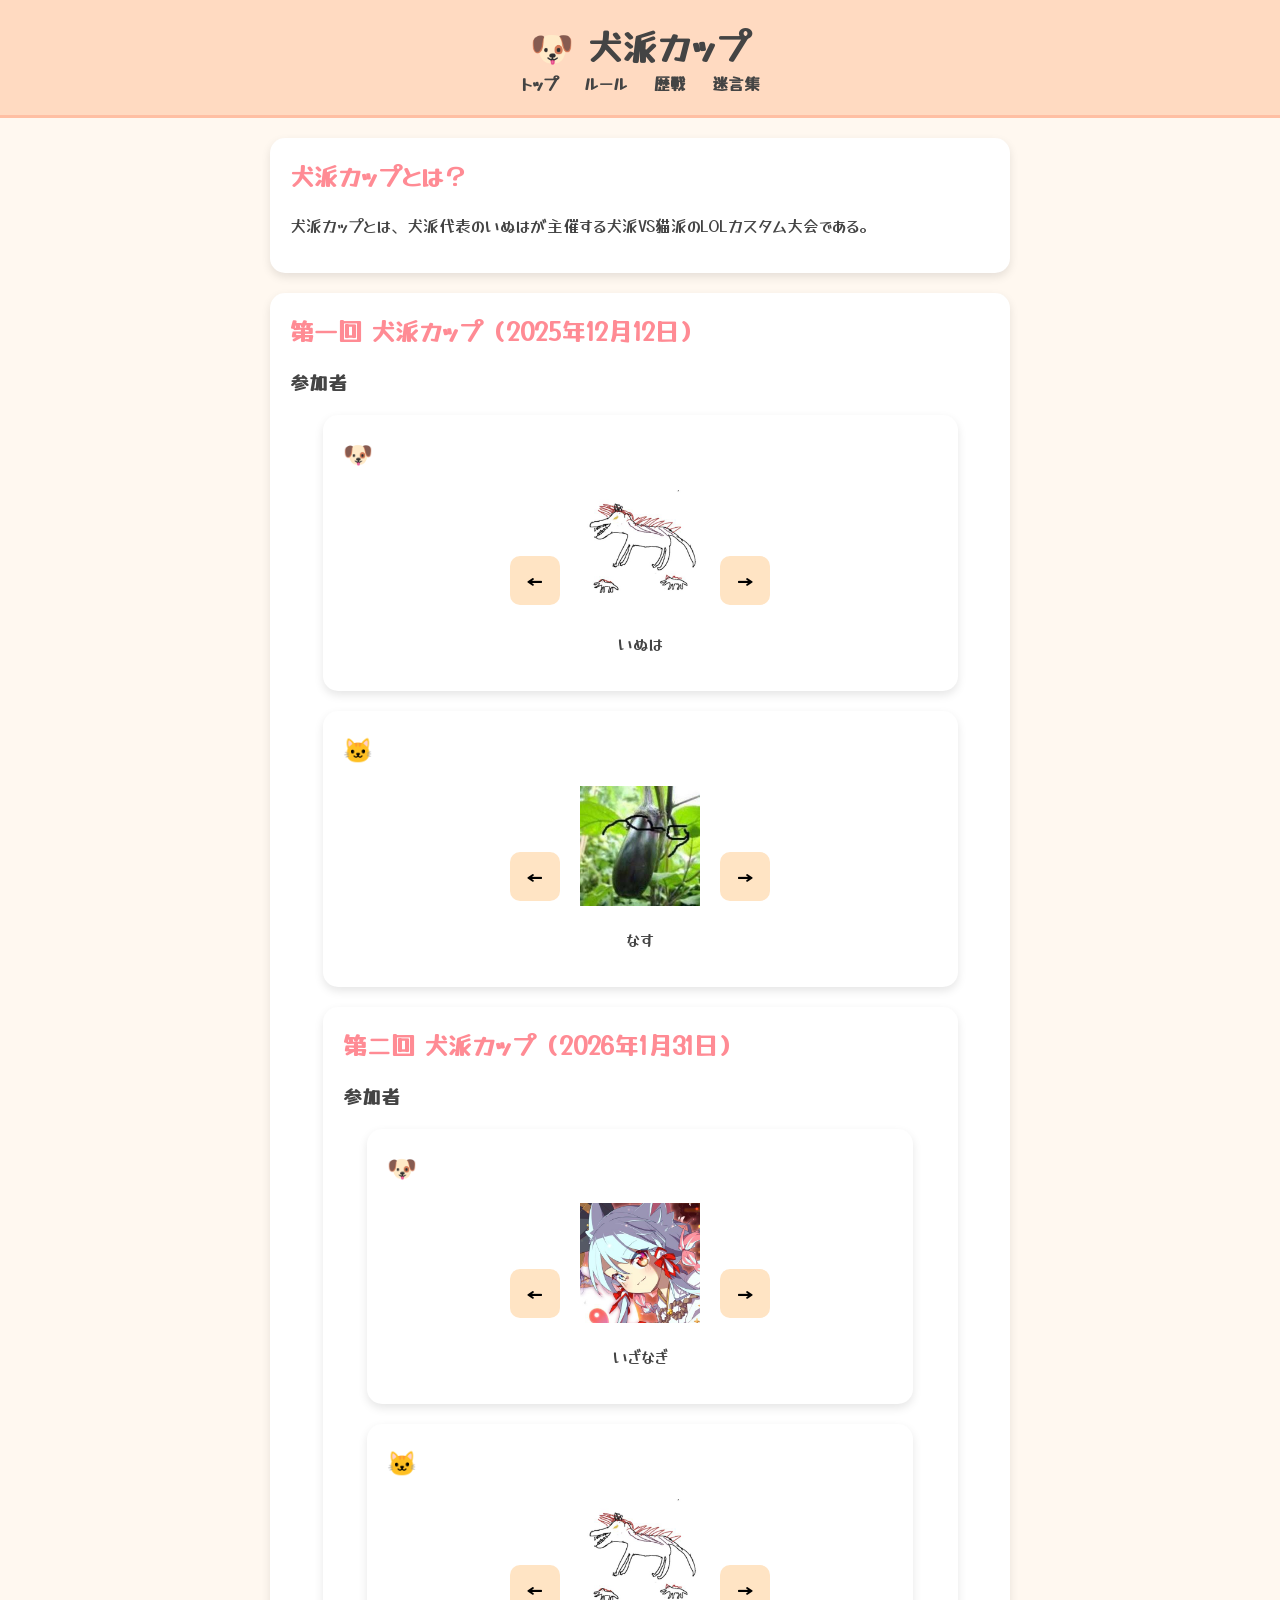
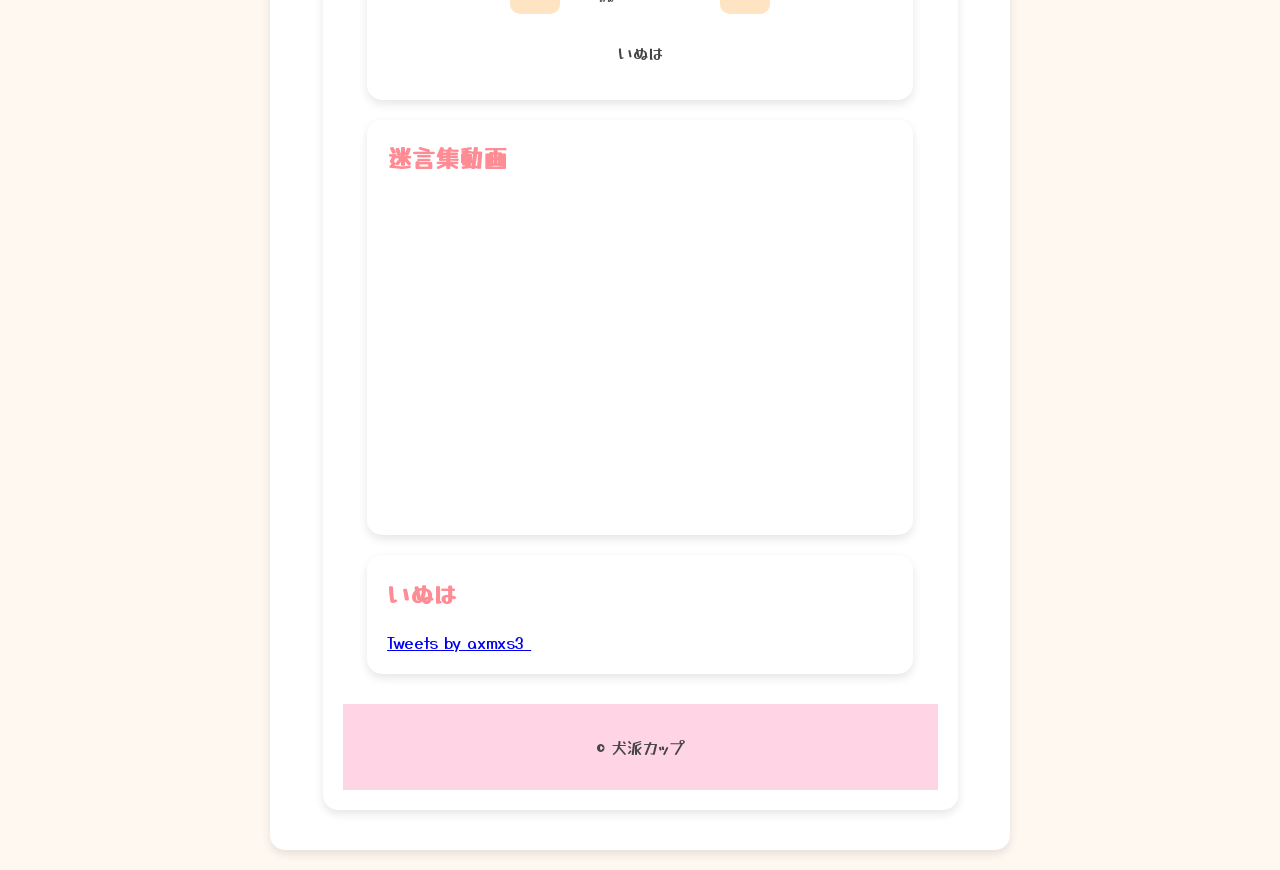
==== index.html @ 950013f3 "Add files via upload" ====
<!DOCTYPE html>
<html lang="ja">
<head>
  <meta charset="UTF-8">
  <title>犬派カップ公式ページ</title>

  <!-- ★ ここに追加する！ ★ -->
  <link href="https://fonts.googleapis.com/css2?family=Yusei+Magic&display=swap" rel="stylesheet">

  <link rel="stylesheet" href="assets/style.css">
</head>
<body>

<header>
  <h1>🐶 犬派カップ</h1>
<nav>
  <a href="index.html">トップ</a>
  <a href="rules.html">ルール</a>
  <a href="results.html">歴戦</a>
  <a href="quotes.html">迷言集</a>
</nav>
</header>

<section class="card">
  <h2>犬派カップとは？</h2>
  <p>
    犬派カップとは、犬派代表のいぬはが主催する犬派VS猫派のLOLカスタム大会である。
  </p>
</section>

<!-- 第一回 -->
<section class="card">
  <h2>第一回 犬派カップ（2025年12月12日）</h2>

  <h3>参加者</h3>

<section class="card">
  <h2>🐶</h2>

  <div class="slider">
    <button class="arrow left" onclick="prev()">←</button>

    <div class="slide">
      <img id="icon" src="assets/inuhaaikonn.jpg" alt="icon">
      <p id="name">いぬは</p>
    </div>

    <button class="arrow right" onclick="next()">→</button>
  </div>
</section>

<section class="card">
  <h2>🐱</h2>

  <div class="slider">
    <button class="arrow left" onclick="prev2()">←</button>

    <div class="slide">
      <img id="icon2" src="assets/nasuaikonn.png" alt="icon">
      <p id="name2">なす</p>
    </div>

    <button class="arrow right" onclick="next2()">→</button>
  </div>
</section>


  
<!-- 第二回 -->
<section class="card">
  <h2>第二回 犬派カップ（2026年1月31日）</h2>

  <h3>参加者</h3>

<section class="card">
  <h2>🐶</h2>

  <div class="slider">
    <button class="arrow left" onclick="prev3()">←</button>

    <div class="slide">
      <img id="icon3" src="assets/izanagiaikonn.jpg" alt="icon">
      <p id="name3">いざなぎ</p>
    </div>

    <button class="arrow right" onclick="next3()">→</button>
  </div>
</section>

<section class="card">
  <h2>🐱</h2>

  <div class="slider">
    <button class="arrow left" onclick="prev4()">←</button>

    <div class="slide">
      <img id="icon4" src="assets/inuhaaikonn.jpg" alt="icon">
      <p id="name4">いぬは</p>
    </div>

    <button class="arrow right" onclick="next4()">→</button>
  </div>
</section>

<section class="card">
  <h2>迷言集動画</h2>
    <iframe width="560" height="315"
    src="https://www.youtube.com/embed/AOBjPyPMreA"
    frameborder="0"
    allow="accelerometer; autoplay; clipboard-write; encrypted-media; gyroscope; picture-in-picture; web-share"
    allowfullscreen>
  </iframe>
</section>

<section class="card">
  <h2>いぬは</h2>

  <a class="twitter-timeline"
     href="https://twitter.com/axmxs3_">
     Tweets by axmxs3_
  </a>

  <script async src="https://platform.twitter.com/widgets.js" charset="utf-8"></script>
</section>

<footer>
  <p>© 犬派カップ</p>
</footer>

<script>
  const members = [
    { name: "いぬは", icon: "assets/inuhaaikonn.jpg" },
    { name: "さや", icon: "assets/sayaaikonn.jpg" },
    { name: "いざなぎ", icon: "assets/izanagiaikonn.jpg" },
    { name: "たにおか", icon: "assets/taniokaaikonn.jpg" },
    { name: "すさのお", icon: "assets/susanooaikonn.jpg" },
  ];

  let index = 0;

  function update() {
    document.getElementById("name").textContent = members[index].name;
    document.getElementById("icon").src = members[index].icon;
  }

  function next() {
    index = (index + 1) % members.length;
    update();
  }

  function prev() {
    index = (index - 1 + members.length) % members.length;
    update();
  }
</script>

<script>
  const members2 = [
    { name: "なす", icon: "assets/nasuaikonn.png" },
    { name: "きのたけ", icon: "assets/kinotakeaikonn.jpg" },
    { name: "たくま", icon: "assets/takumaaikonn.jpg" },
    { name: "ちむ", icon: "assets/timuaikonn.jpg" },
    { name: "そーた", icon: "assets/sotaaikonn.jpg" },
    { name: "みかん", icon: "assets/mikannaikonn.jpg" },
    { name: "らっく", icon: "assets/aikonn.png" }
  ];

  let index2 = 0;

  function update2() {
    document.getElementById("name2").textContent = members2[index2].name;
    document.getElementById("icon2").src = members2[index2].icon;
  }

  function next2() {
    index2 = (index2 + 1) % members2.length;
    update2();
  }

  function prev2() {
    index2 = (index2 - 1 + members2.length) % members2.length;
    update2();
  }
</script>

<script>
  const members3 = [
    { name: "いざなぎ", icon: "assets/izanagiaikonn.jpg" },
    { name: "あじぱん", icon: "assets/ajiaikonn.jpg" },
    { name: "さや", icon: "assets/sayaaikonn.jpg" },
    { name: "もえぴ", icon: "assets/moeaikonn.jpg" },
    { name: "にんじんぱん", icon: "assets/ninnpannaikonn.jpg" },
    { name: "ぐりあま", icon: "assets/guriaikonn.jpg" },
  ];

  let index3 = 0;

  function update3() {
    document.getElementById("name3").textContent = members3[index3].name;
    document.getElementById("icon3").src = members3[index3].icon;
  }

  function next3() {
    index3 = (index3 + 1) % members3.length;
    update3();
  }

  function prev3() {
    index3 = (index3 - 1 + members3.length) % members3.length;
    update3();
  }
</script>

<script>
  const members4 = [
    { name: "いぬは", icon: "assets/inuhaaikonn.jpg" },
    { name: "はと", icon: "assets/hatoaikonn.jpg" },
    { name: "さや", icon: "assets/sayaaikonn.jpg" },
    { name: "みかん", icon: "assets/mikannaikonn.jpg" },
    { name: "あるかり", icon: "assets/arukariaikonn.jpg" },
    { name: "きのたけ", icon: "assets/kinotakeaikonn.jpg" },
  ];

  let index4 = 0;

  function update4() {
    document.getElementById("name4").textContent = members4[index4].name;
    document.getElementById("icon4").src = members4[index4].icon;
  }

  function next4() {
    index4 = (index4 + 1) % members4.length;
    update4();
  }

  function prev4() {
    index4 = (index4 - 1 + members4.length) % members4.length;
    update4();
  }
</script>

</body>
</html>
---- assets/style.css ----
body {
  font-family: "Yusei Magic", sans-serif;
  background: #fff8f0;
  margin: 0;
  padding: 0;
  color: #444;
}

header {
  background: #ffdac1;
  padding: 20px;
  text-align: center;
  border-bottom: 3px solid #ffbfa3;
}

header h1 {
  margin: 0;
  font-size: 2.2rem;
}

nav a {
  margin: 0 10px;
  text-decoration: none;
  color: #444;
  font-weight: bold;
}

.card {
  background: #ffffff;
  margin: 20px auto;
  padding: 20px;
  width: 85%;
  max-width: 700px;
  border-radius: 15px;
  box-shadow: 0 4px 10px rgba(0,0,0,0.1);
}

.card h2 {
  margin-top: 0;
  color: #ff8b94;
}

ul {
  padding-left: 20px;
}

footer {
  text-align: center;
  padding: 15px;
  background: #ffd5e5;
  margin-top: 30px;
}

.slider {
  display: flex;
  align-items: center;
  justify-content: center;
  gap: 20px;
}

.slide {
  text-align: center;
}

.slide img {
  width: 120px;
  height: 120px;
  object-fit: cover;
  border: none;
  border-radius: 0;
}

.arrow {
  background: #ffe4c4;
  border: none;
  padding: 10px 15px;
  font-size: 20px;
  border-radius: 10px;
  cursor: pointer;
  font-family: "Yusei Magic", sans-serif;
}

.arrow:hover {
  background: #ffcfaa;
}
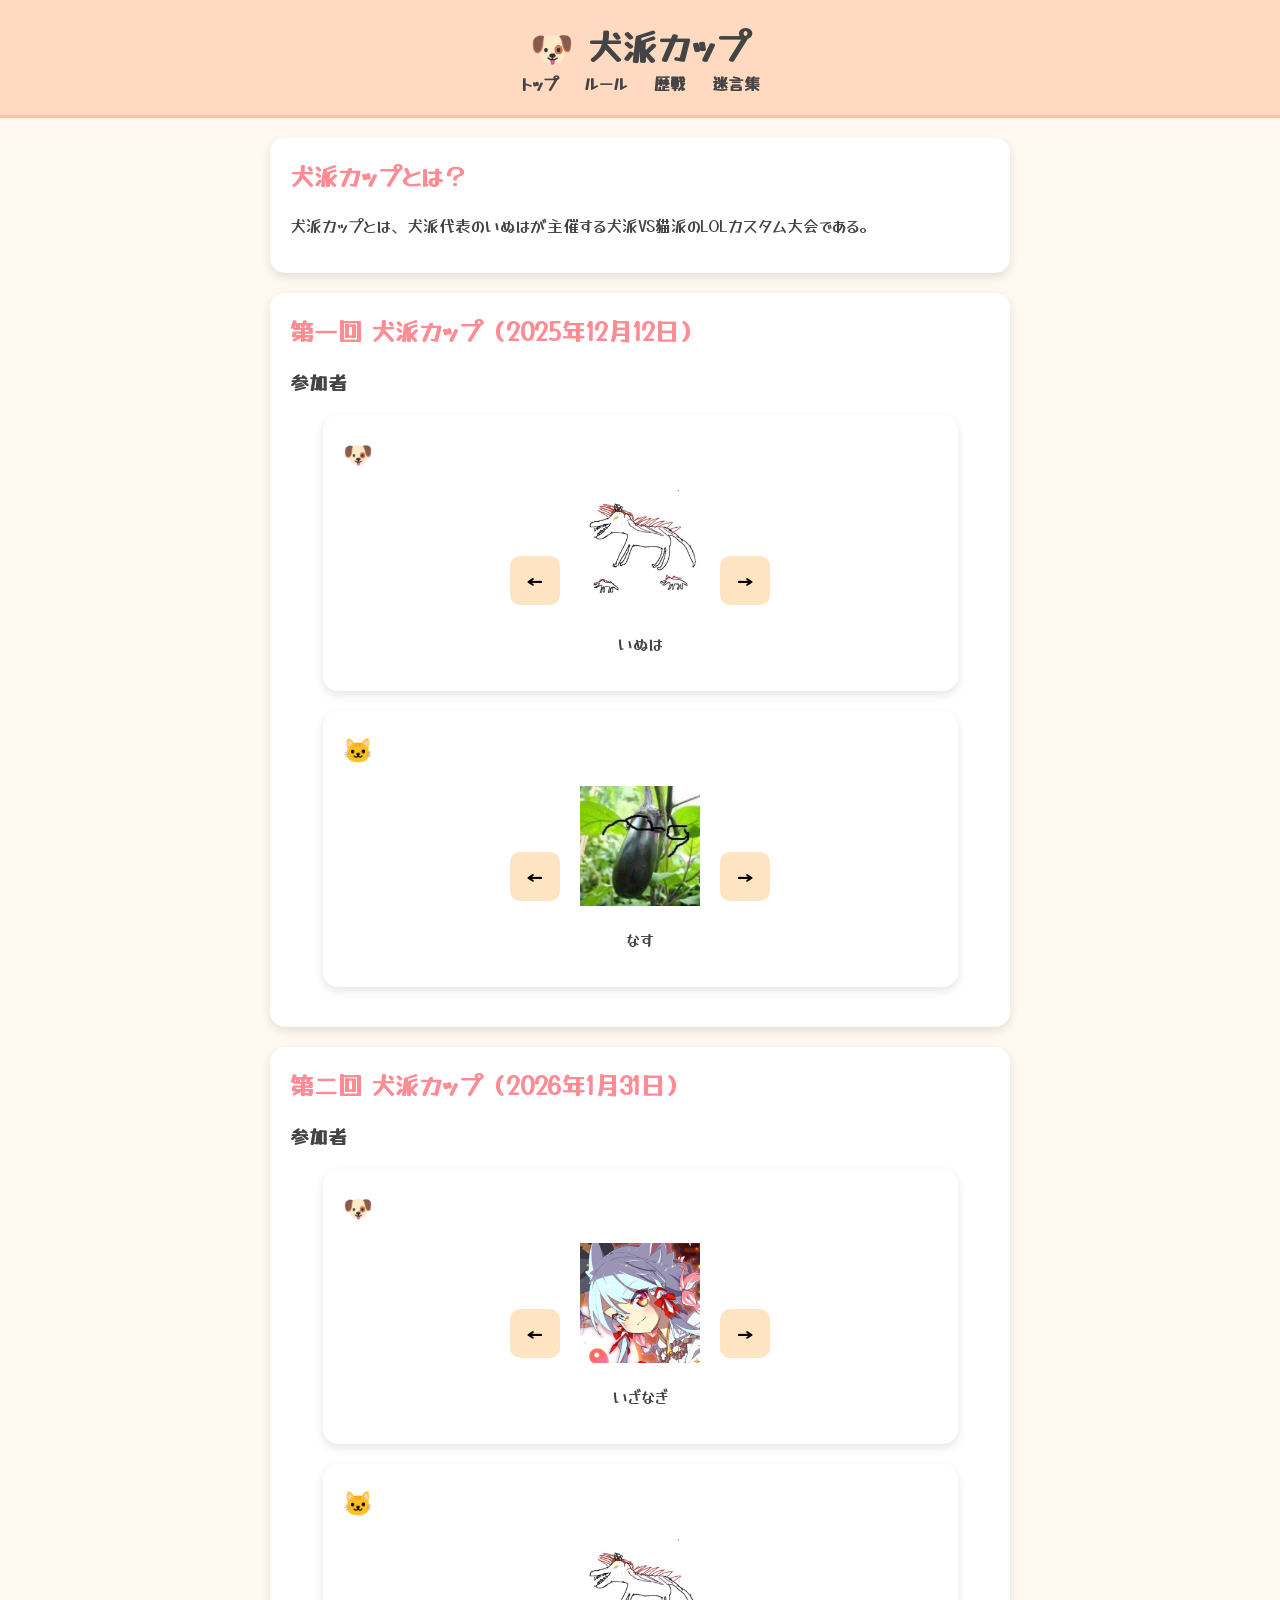
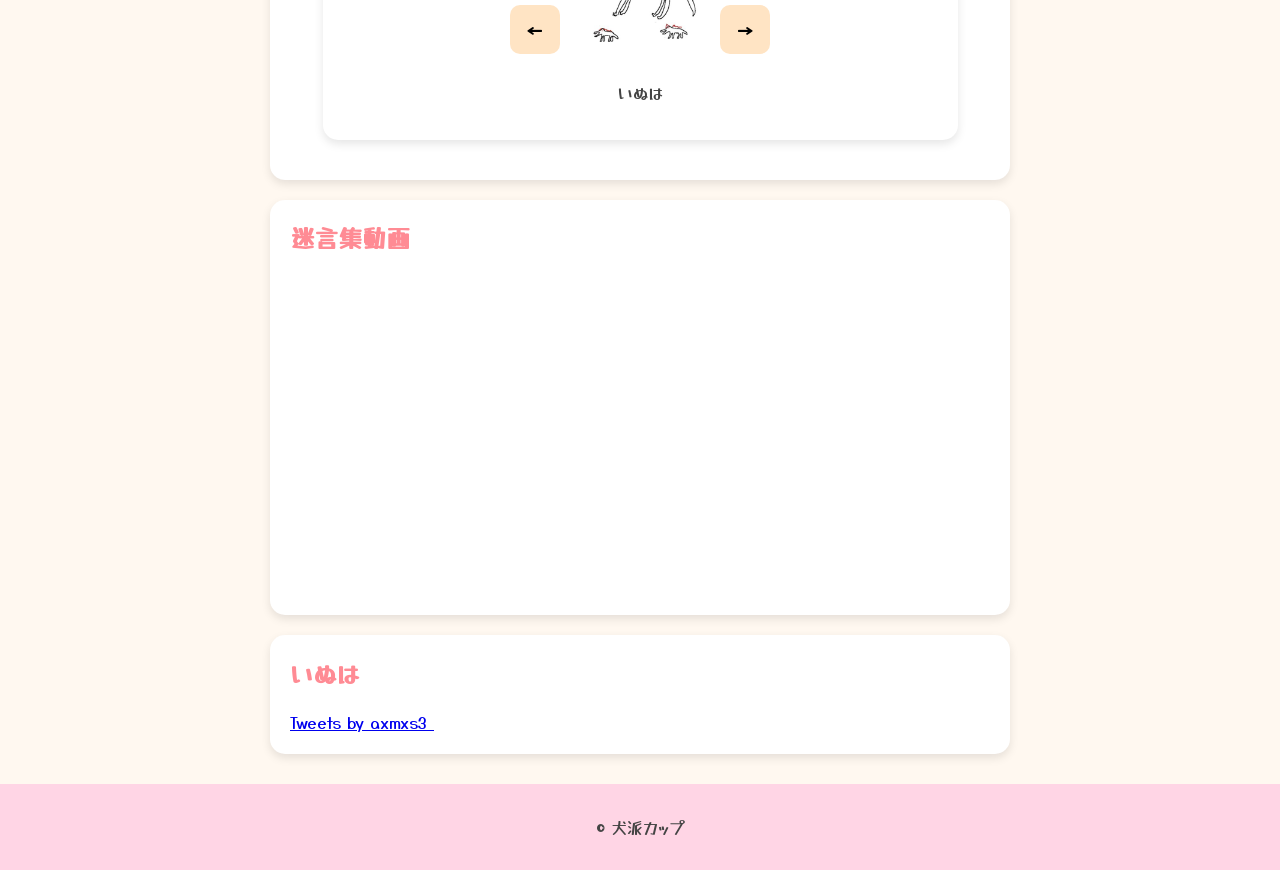
==== commit 874f891a: "Add files via upload" ====
--- a/index.html
+++ b/index.html
@@ -31,80 +31,73 @@
 <!-- 第一回 -->
 <section class="card">
   <h2>第一回 犬派カップ（2025年12月12日）</h2>
-
   <h3>参加者</h3>
 
-<section class="card">
-  <h2>🐶</h2>
-
-  <div class="slider">
-    <button class="arrow left" onclick="prev()">←</button>
-
-    <div class="slide">
-      <img id="icon" src="assets/inuhaaikonn.jpg" alt="icon">
-      <p id="name">いぬは</p>
-    </div>
-
-    <button class="arrow right" onclick="next()">→</button>
-  </div>
-</section>
-
-<section class="card">
-  <h2>🐱</h2>
-
-  <div class="slider">
-    <button class="arrow left" onclick="prev2()">←</button>
-
-    <div class="slide">
-      <img id="icon2" src="assets/nasuaikonn.png" alt="icon">
-      <p id="name2">なす</p>
-    </div>
-
-    <button class="arrow right" onclick="next2()">→</button>
-  </div>
-</section>
-
-
-  
+  <!-- 犬 -->
+  <section class="card">
+    <h2>🐶</h2>
+    <div class="slider">
+      <button class="arrow left" onclick="prev()">←</button>
+      <div class="slide">
+        <img id="icon" src="assets/inuhaaikonn.jpg" alt="icon">
+        <p id="name">いぬは</p>
+      </div>
+      <button class="arrow right" onclick="next()">→</button>
+    </div>
+  </section>
+
+  <!-- 猫 -->
+  <section class="card">
+    <h2>🐱</h2>
+    <div class="slider">
+      <button class="arrow left" onclick="prev2()">←</button>
+      <div class="slide">
+        <img id="icon2" src="assets/nasuaikonn.png" alt="icon">
+        <p id="name2">なす</p>
+      </div>
+      <button class="arrow right" onclick="next2()">→</button>
+    </div>
+  </section>
+</section>
+
+
 <!-- 第二回 -->
 <section class="card">
   <h2>第二回 犬派カップ（2026年1月31日）</h2>
-
   <h3>参加者</h3>
 
-<section class="card">
-  <h2>🐶</h2>
-
-  <div class="slider">
-    <button class="arrow left" onclick="prev3()">←</button>
-
-    <div class="slide">
-      <img id="icon3" src="assets/izanagiaikonn.jpg" alt="icon">
-      <p id="name3">いざなぎ</p>
-    </div>
-
-    <button class="arrow right" onclick="next3()">→</button>
-  </div>
-</section>
-
-<section class="card">
-  <h2>🐱</h2>
-
-  <div class="slider">
-    <button class="arrow left" onclick="prev4()">←</button>
-
-    <div class="slide">
-      <img id="icon4" src="assets/inuhaaikonn.jpg" alt="icon">
-      <p id="name4">いぬは</p>
-    </div>
-
-    <button class="arrow right" onclick="next4()">→</button>
-  </div>
-</section>
-
+  <!-- 犬 -->
+  <section class="card">
+    <h2>🐶</h2>
+    <div class="slider">
+      <button class="arrow left" onclick="prev3()">←</button>
+      <div class="slide">
+        <img id="icon3" src="assets/izanagiaikonn.jpg" alt="icon">
+        <p id="name3">いざなぎ</p>
+      </div>
+      <button class="arrow right" onclick="next3()">→</button>
+    </div>
+  </section>
+
+  <!-- 猫 -->
+  <section class="card">
+    <h2>🐱</h2>
+    <div class="slider">
+      <button class="arrow left" onclick="prev4()">←</button>
+      <div class="slide">
+        <img id="icon4" src="assets/inuhaaikonn.jpg" alt="icon">
+        <p id="name4">いぬは</p>
+      </div>
+      <button class="arrow right" onclick="next4()">→</button>
+    </div>
+  </section>
+</section>
+
+
+<!-- 迷言集動画 -->
 <section class="card">
   <h2>迷言集動画</h2>
-    <iframe width="560" height="315"
+  <iframe width="560" height="315"
     src="https://www.youtube.com/embed/AOBjPyPMreA"
     frameborder="0"
     allow="accelerometer; autoplay; clipboard-write; encrypted-media; gyroscope; picture-in-picture; web-share"
@@ -112,20 +105,20 @@
   </iframe>
 </section>
 
+
+<!-- いぬは Twitter -->
 <section class="card">
   <h2>いぬは</h2>
-
-  <a class="twitter-timeline"
-     href="https://twitter.com/axmxs3_">
-     Tweets by axmxs3_
+  <a class="twitter-timeline" href="https://twitter.com/axmxs3_">
+    Tweets by axmxs3_
   </a>
-
   <script async src="https://platform.twitter.com/widgets.js" charset="utf-8"></script>
 </section>
 
 <footer>
   <p>© 犬派カップ</p>
 </footer>
+
 
 <script>
   const members = [
